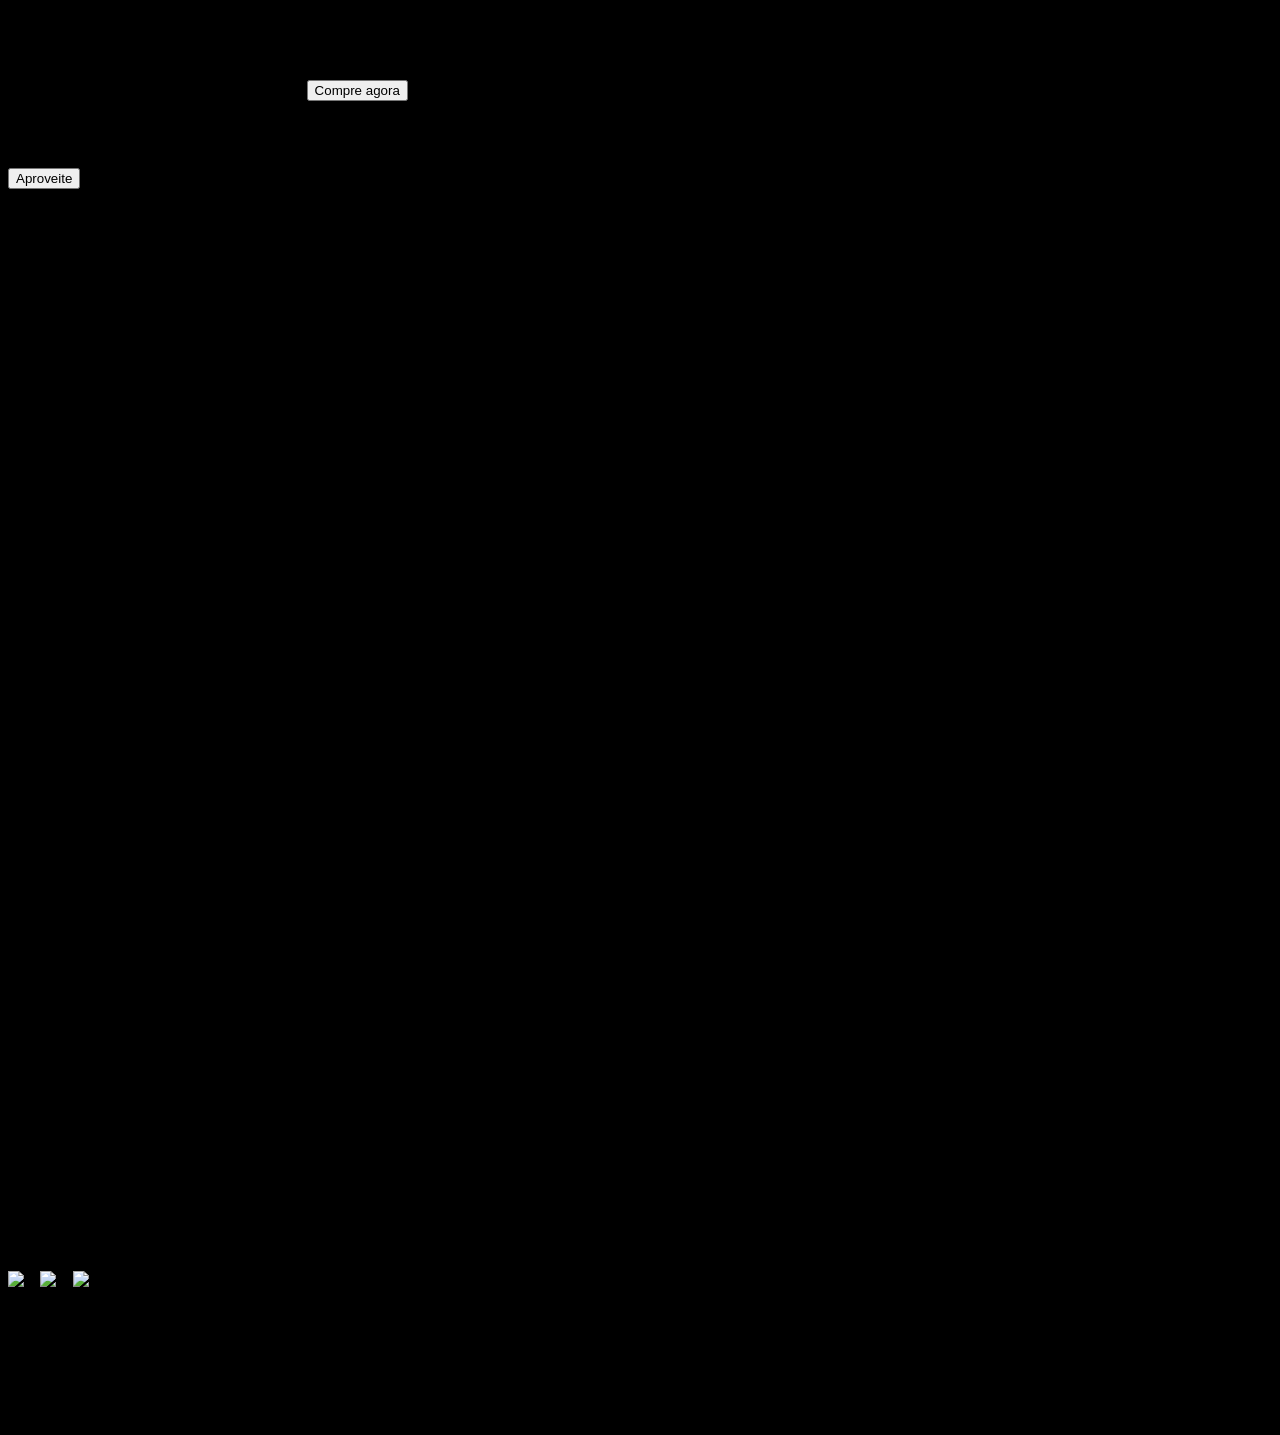
==== index.html @ 8e6ba545 "atividade" ====
<!DOCTYPE html>
<html lang="pt-br">
<head>
    <meta charset="UTF-8">
    <meta name="viewport" content="width=device-width, initial-scale=1.0">
    <title>Document</title>
    <link rel="stylesheet" href="style.css">
</head>
<body>
    
    <!--Criar o topo-->
<header>
    <h1>Lenovo</h1>
    <a>Bem-vindos</a>
    <a>Fabricante</a>
    <a>Produtos</a>
    <a>Comparaçãa</a>
    <button>Compre agora</button>
</header>

    <!--O banner-->
    
<section class="hero">
        <h1>Notebook mais potente do mundo</h1>
        <button>Aproveite</button>
</section>

    <!--Seção de bem vindo -->
    
<section class="bemvindo">
    <h1>Bem-vindo a Lenovo</h1>
    <p>Nós somos a maior fabricante de notebooks gamer</p>
    <img src="" alt=""> <!--imagem chamativa-->
</section>
    
<!--Mini seção do fabricante-->

<section class="fabricante">
        <h1>Quem somos?</h1>
        <p>Somos a maior empresa de notebooks games do universo. Acho que mapassamos </p>
</section>

<!--Seção de produtos-->
<section class="produtos">
    <h1>Produtos a venda</h1>
    <div class="grid">
        <div class="card">
            <h3 class="nomeProduto">Legion Pro 7i</h3>
            <p class="descricao">Intel Core i9+RTX 4090 <br> Tela super massa</p>
        </div>
        <div class="card">
            <h3 class="nomeProduto">Legion Pro 5i </h3>
            <p class="descricao">Intel Core i9+RTX 4090 <br> Tela super massa</p>
        </div>
        <div class="card">
            <h3 class="nomeProduto">Legion Pro 5i</h3>
            <p class="descricao">Intel Core i9+RTX 4090 <br> Tela super massa</p>
        </div>
        <div class="card">
            <h3 class="nomeProduto">Legion Pro 5i</h3>
            <p class="descricao">Intel Core i9+RTX 4090 <br> Tela super massa</p>
        </div>
        <div class="card">
            <h3 class="nomeProduto">Legion Pro 5i</h3>
            <p class="descricao">Intel Core i9+RTX 4090 <br> Tela super massa</p>
        </div>
        <div class="card">
            <h3 class="nomeProduto">Legion Pro 5i</h3>
            <p class="descricao">Intel Core i9+RTX 4090 <br> Tela super massa</p>
        </div>
        <div class="card">
            <h3 class="nomeProduto">Legion Pro 5i</h3>
            <p class="descricao">Intel Core i9+RTX 4090 <br> Tela super massa</p>
        </div>
        <div class="card">
            <h3 class="nomeProduto">Legion Pro 5i</h3>
            <p class="descricao">Intel Core i9+RTX 4090 <br> Tela super massa</p>
        </div>
    </div>
</section>

<!--Seção de comparação-->
<section class="sobre">
    <h1>Sobre nós</h1>
    <div class="conteudo">
        <div class="fotos">
            <img src="https://p3-ofp.static.pub/fes/cms/2023/03/22/8hjmcte754uauw07ypikjkjtx0m5ib450914.svg" alt="i1">
            <img src="https://d35aaqx5ub95lt.cloudfront.net/images/splash/f92d5f2f7d56636846861c458c0d0b6c.svg" alt="i2">
            <img src="" alt="i3">
        </div>
        <p></p>
    </div>
    <p>
        Somos uma empresa de tecnologia 
        <ul>
            <li>A</li>
            <li>B</li>
            <li>C</li>
        </ul>
    </p>
</section>
    @Lenovo Legion by 2°C MedioTec
<footer>


</body>
</html>
---- style.css ----
body{
    background-color: black;
    
}
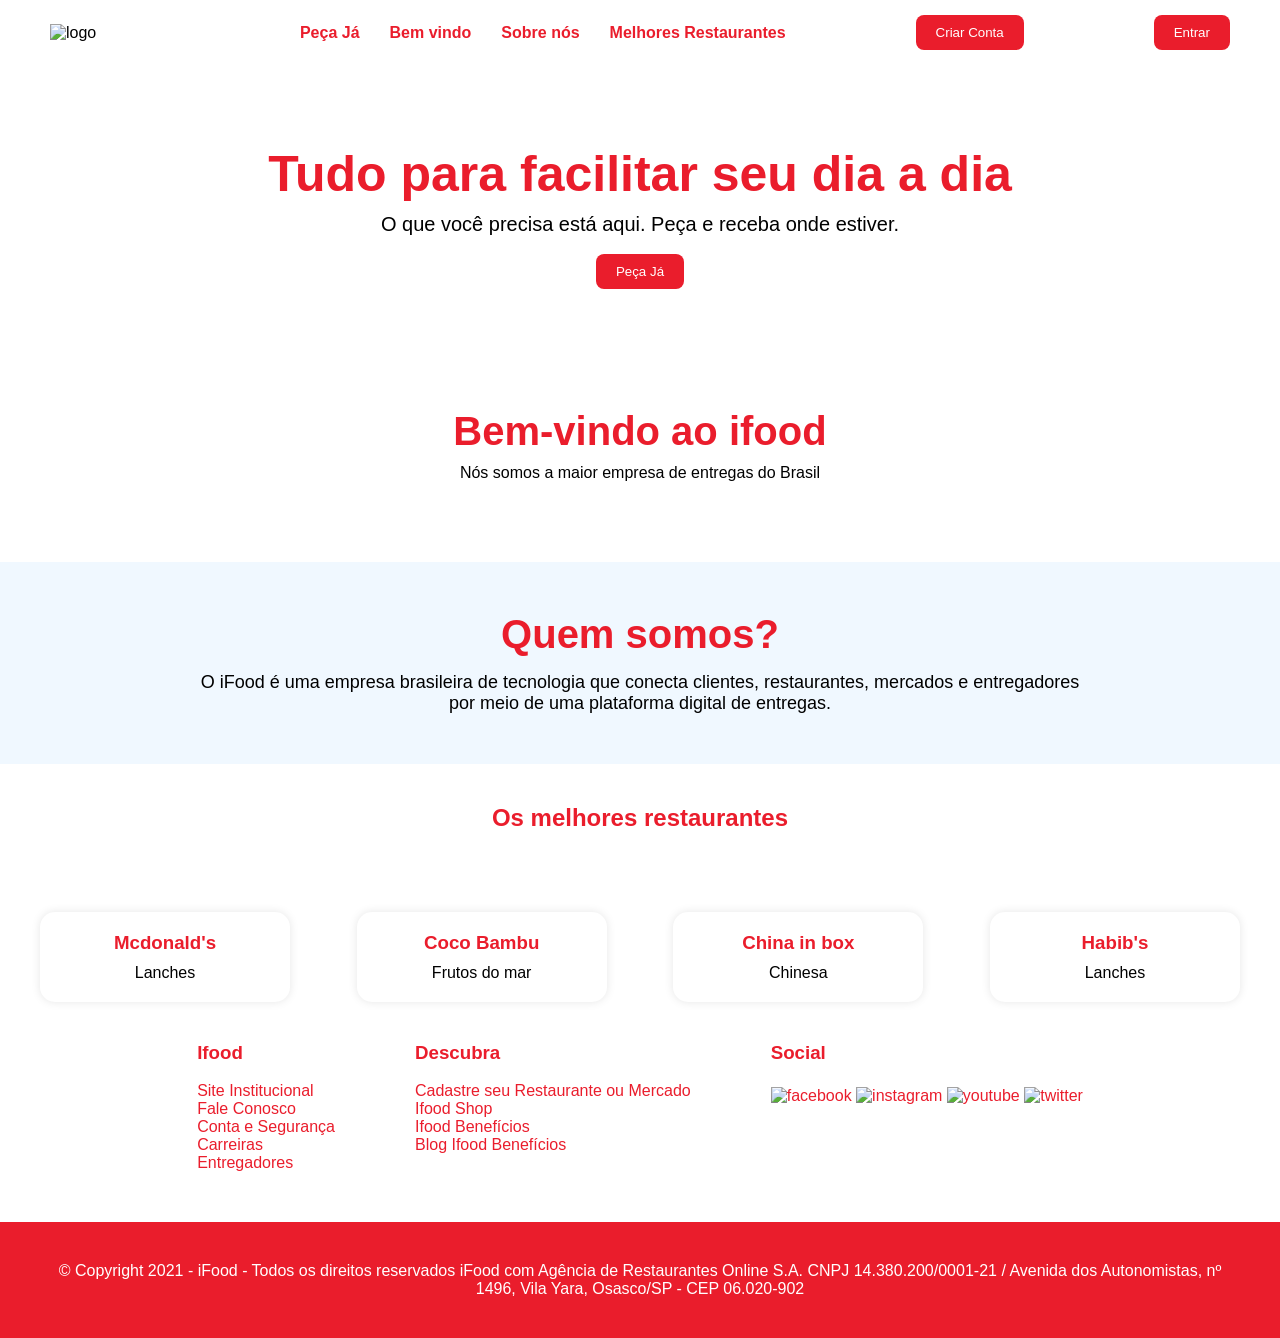
==== commit 853df64a: "atividade" ====
--- a/index.html
+++ b/index.html
@@ -10,97 +10,106 @@
     
     <!--Criar o topo-->
 <header>
-    <h1>Lenovo</h1>
-    <a>Bem-vindos</a>
-    <a>Fabricante</a>
-    <a>Produtos</a>
-    <a>Comparaçãa</a>
-    <button>Compre agora</button>
+    <img src="https://i.pinimg.com/1200x/15/28/40/152840a623436d49ebc85093d4e7572c.jpg" alt="logo">
+    
+    <ul class="menu">
+        <li><a href="#hero">Peça Já</a></li>
+        <li><a href="#bemvindo">Bem vindo</a></li>
+        <li><a href="#sobrenos">Sobre nós</a></li>
+        <li><a href="#restaurantes">Melhores Restaurantes</a></li>
+    </ul>
+
+    <button>Criar Conta</button>
+    <button>Entrar</button>
 </header>
 
     <!--O banner-->
     
 <section class="hero">
-        <h1>Notebook mais potente do mundo</h1>
-        <button>Aproveite</button>
+        <h1>Tudo para facilitar seu dia a dia</h1>
+        <p>O que você precisa está aqui. Peça e receba onde estiver.</p> <br>
+        <button>Peça Já</button>
 </section>
 
     <!--Seção de bem vindo -->
     
 <section class="bemvindo">
-    <h1>Bem-vindo a Lenovo</h1>
-    <p>Nós somos a maior fabricante de notebooks gamer</p>
-    <img src="" alt=""> <!--imagem chamativa-->
+    <h1>Bem-vindo ao ifood</h1>
+    <p>Nós somos a maior empresa de entregas do Brasil</p>
+    <img src="https://static.ifood-static.com.br/image/upload/t_high,q_100/webapp/landingV2/food-lover-banner.jpg" alt=""> <!--imagem chamativa-->
 </section>
     
 <!--Mini seção do fabricante-->
 
-<section class="fabricante">
+<section class="sobrenos">
         <h1>Quem somos?</h1>
-        <p>Somos a maior empresa de notebooks games do universo. Acho que mapassamos </p>
+        <p>O iFood é uma empresa brasileira de tecnologia que conecta clientes, restaurantes, mercados e entregadores por meio de uma plataforma digital de entregas.</p>
 </section>
 
 <!--Seção de produtos-->
-<section class="produtos">
-    <h1>Produtos a venda</h1>
+<section class="restaurantes">
+    <h1>Os melhores restaurantes</h1>
     <div class="grid">
         <div class="card">
-            <h3 class="nomeProduto">Legion Pro 7i</h3>
-            <p class="descricao">Intel Core i9+RTX 4090 <br> Tela super massa</p>
+            <h3 class="nomeProduto">Mcdonald's</h3>
+            <p class="descricao">Lanches</p>
         </div>
         <div class="card">
-            <h3 class="nomeProduto">Legion Pro 5i </h3>
-            <p class="descricao">Intel Core i9+RTX 4090 <br> Tela super massa</p>
+            <h3 class="nomeProduto">Coco Bambu</h3>
+            <p class="descricao">Frutos do mar</p>
         </div>
         <div class="card">
-            <h3 class="nomeProduto">Legion Pro 5i</h3>
-            <p class="descricao">Intel Core i9+RTX 4090 <br> Tela super massa</p>
+            <h3 class="nomeProduto">China in box</h3>
+            <p class="descricao">Chinesa</p>
         </div>
         <div class="card">
-            <h3 class="nomeProduto">Legion Pro 5i</h3>
-            <p class="descricao">Intel Core i9+RTX 4090 <br> Tela super massa</p>
-        </div>
-        <div class="card">
-            <h3 class="nomeProduto">Legion Pro 5i</h3>
-            <p class="descricao">Intel Core i9+RTX 4090 <br> Tela super massa</p>
-        </div>
-        <div class="card">
-            <h3 class="nomeProduto">Legion Pro 5i</h3>
-            <p class="descricao">Intel Core i9+RTX 4090 <br> Tela super massa</p>
-        </div>
-        <div class="card">
-            <h3 class="nomeProduto">Legion Pro 5i</h3>
-            <p class="descricao">Intel Core i9+RTX 4090 <br> Tela super massa</p>
-        </div>
-        <div class="card">
-            <h3 class="nomeProduto">Legion Pro 5i</h3>
-            <p class="descricao">Intel Core i9+RTX 4090 <br> Tela super massa</p>
+            <h3 class="nomeProduto">Habib's</h3>
+            <p class="descricao">Lanches</p>
         </div>
     </div>
 </section>
 
 <!--Seção de comparação-->
-<section class="sobre">
-    <h1>Sobre nós</h1>
-    <div class="conteudo">
-        <div class="fotos">
-            <img src="https://p3-ofp.static.pub/fes/cms/2023/03/22/8hjmcte754uauw07ypikjkjtx0m5ib450914.svg" alt="i1">
-            <img src="https://d35aaqx5ub95lt.cloudfront.net/images/splash/f92d5f2f7d56636846861c458c0d0b6c.svg" alt="i2">
-            <img src="" alt="i3">
-        </div>
-        <p></p>
+<section class="final">
+   
+    <div>
+      <h3>Ifood</h3> <br>
+      <ul>
+        <li>Site Institucional</li>
+        <li>Fale Conosco</li>
+        <li>Conta e Segurança</li>
+        <li>Carreiras</li>
+        <li>Entregadores</li>
+      </ul>
+        
     </div>
-    <p>
-        Somos uma empresa de tecnologia 
-        <ul>
-            <li>A</li>
-            <li>B</li>
-            <li>C</li>
-        </ul>
-    </p>
+
+    <div>
+      <h3>Descubra</h3> <br>
+      <ul>
+        <li>Cadastre seu Restaurante ou Mercado</li>
+        <li>Ifood Shop</li>
+        <li>Ifood Benefícios</li>
+        <li>Blog Ifood Benefícios</li>
+      </ul>
+        
+    </div>
+
+     <div>
+      <h3>Social</h3> <br>
+      <img src="https://i.pinimg.com/736x/2c/e6/c3/2ce6c3cb9c9650254df405fc77fec2cd.jpg" alt="facebook">
+      <img src="https://i.pinimg.com/1200x/fc/39/90/fc3990ece9674339a3e199a9ee235101.jpg" alt="instagram">
+      <img src="https://i.pinimg.com/1200x/8e/4f/76/8e4f7660e3c7b96c60b260e4783ae6f3.jpg" alt="youtube">
+      <img src="https://i.pinimg.com/1200x/ae/21/4f/ae214ff93acdbe2ae8376f334bc05c05.jpg" alt="twitter">
+        
+    </div>
+    
 </section>
-    @Lenovo Legion by 2°C MedioTec
-<footer>
+    
+<footer>© Copyright 2021 - iFood - Todos os direitos reservados iFood com Agência de Restaurantes Online S.A.
+
+CNPJ 14.380.200/0001-21 / Avenida dos Autonomistas, nº 1496, Vila Yara, Osasco/SP - CEP 06.020-902
+</footer>
 
 
 </body>
--- a/style.css
+++ b/style.css
@@ -1,4 +1,183 @@
+*{
+    margin: 0;
+    padding: 0;
+    box-sizing: border-box;
+}
+
 body{
-    background-color: black;
-    
+    font-family: Arial, Helvetica, sans-serif;
+}
+
+html {
+    scroll-behavior: smooth;
+}
+
+header{
+    display: flex;
+    align-items: center;
+    justify-content: space-between;
+    padding: 15px 50px;
+}
+
+header img{
+    width: 120px;
+    height: auto;
+}
+
+.menu{
+    display: flex;
+    list-style: none;
+    gap: 30px;
+    margin: 0;
+    padding: 0;
+}
+
+ul li a {
+  color: white;
+  text-decoration: none;
+  transition: color 0.3s ease;
+}
+
+ul li a:hover {
+  color: #c91825; /* cor quando passar o mouse */
+}
+
+.menu a{
+    text-decoration: none;
+    color: #ea1d2c;
+    font-weight: bold;
+}
+
+button{
+    background-color: #ea1d2c;
+    color: white;
+    border: none;
+    padding: 10px 20px;
+    border-radius: 8px;
+    cursor: pointer;
+}
+
+button:hover{
+    background-color: #c91825;
+}
+
+.hero{
+    text-align: center;
+    padding: 80px 20px;
+}
+
+.hero h1{
+    font-size: 50px;
+    color: #ea1d2c;
+}
+
+.hero p{
+    font-size: 20px;
+    margin-top: 10px;
+}
+
+/* Bem-vindo */
+.bemvindo{
+    text-align: center;
+    padding: 40px;
+}
+
+.bemvindo h1{
+    font-size: 40px;
+    margin-bottom: 10px;
+    color: #ea1d2c;
+}
+
+/* Galeria de imagens */
+.bemvindo img{
+    width: 700px;
+    max-width: 100%;
+    border-radius: 15px;
+    display: block;
+    margin: 20px auto;
+}
+/* Quem somos */
+.sobrenos{
+    text-align: center;
+    padding: 50px;
+    background-color: aliceblue;
+}
+
+.sobrenos h1{
+    color: #ea1d2c;
+    font-size: 40px;
+    margin-bottom: 15px;
+}
+
+.sobrenos p{
+    max-width: 900px;
+    margin: auto;
+    font-size: 18px;
+}
+
+/* Restaurantes */
+.restaurantes h1{
+    display: flex;
+    justify-content: center;
+    gap: 20px;
+    flex-wrap: wrap;
+    padding: 40px;
+    color: #ea1d2c;
+}
+
+.grid{
+    display: flex;
+    gap: 20px;
+    justify-content: space-between;
+    padding: 40px;
+}
+
+.card{
+    background-color: white;
+    width: 250px;
+    padding: 20px;
+    border-radius: 15px;
+    text-align: center;
+    box-shadow: 0 0 10px rgba(0,0,0,0.1);
+}
+
+.card h3{
+    color: #ea1d2c;
+    margin-bottom: 10px;
+}
+
+
+.final{
+    display: flex;
+    list-style: none;
+    gap: 80px;
+    justify-content: center;
+    padding: 0;
+    color: #ea1d2c;
+}
+
+.final li{
+    display: flex;
+    flex-direction: column;
+}
+
+.final img{
+    width: 30px;
+    margin-top: 5px;
+}
+/* Footer */
+footer{
+    background-color: #ea1d2c;
+    color: white;
+    padding: 40px;
+    text-align: center;
+    margin-top: 50px;
+}
+
+footer h3{
+    margin-bottom: 15px;
+}
+
+footer p{
+    margin: 5px 0;
 }
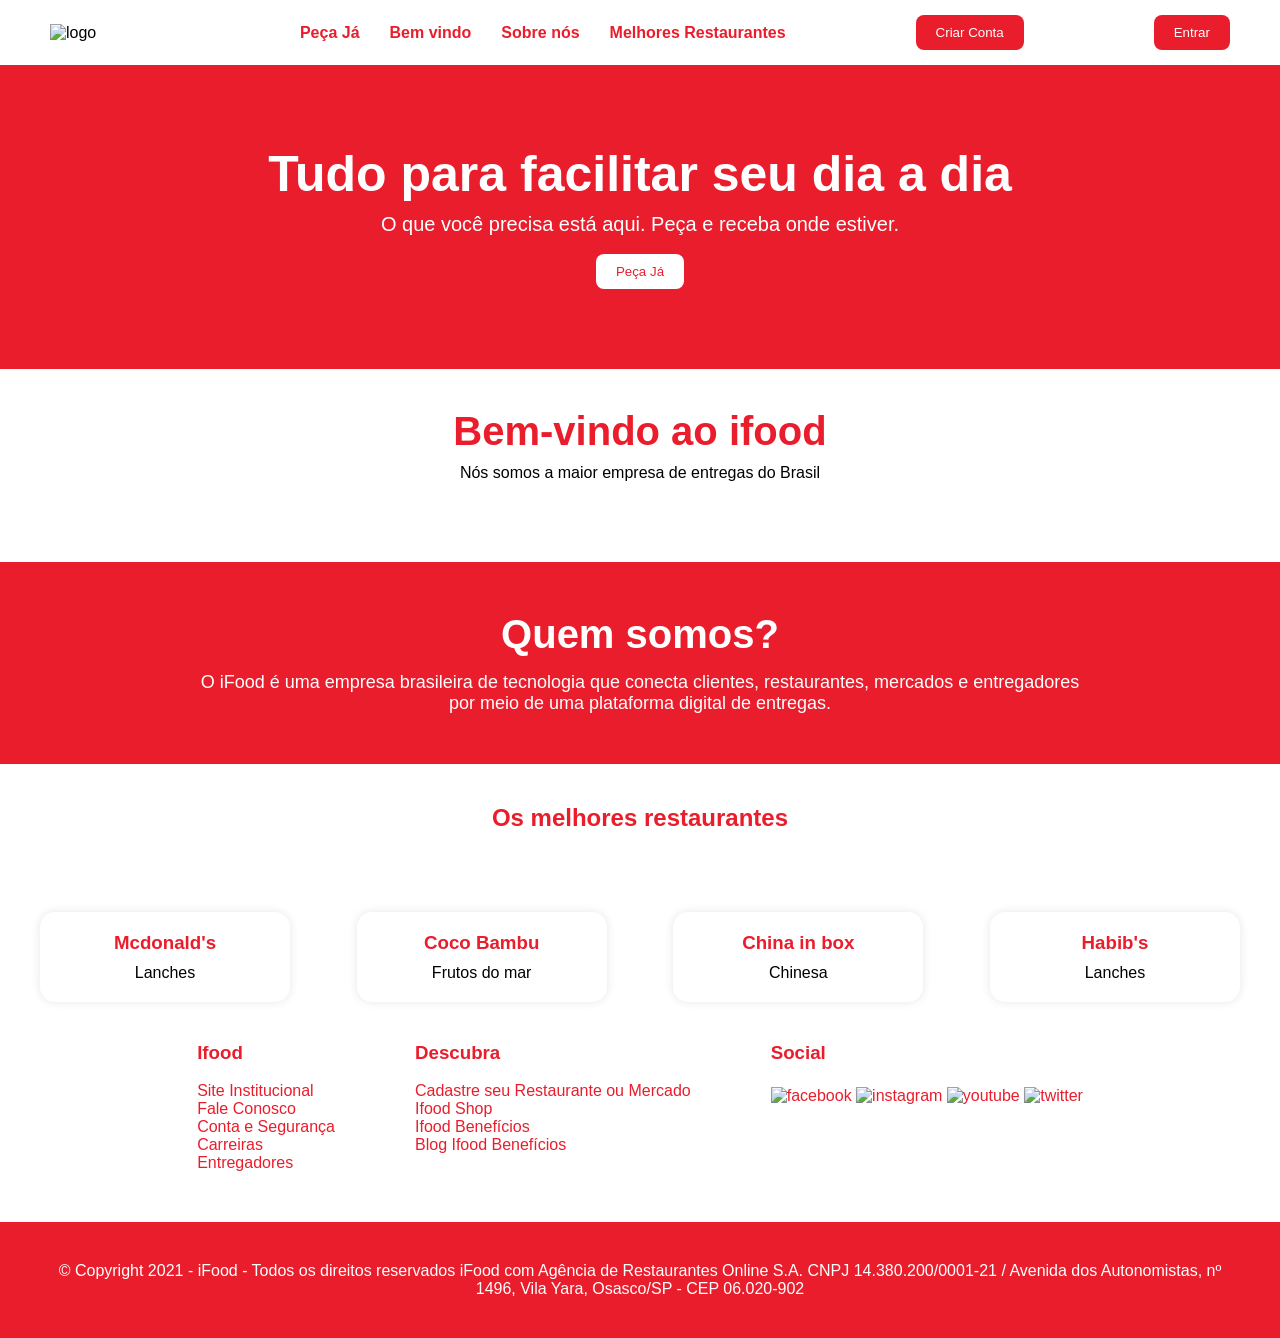
==== commit d24e6171: "atividade" ====
--- a/index.html
+++ b/index.html
@@ -28,7 +28,7 @@
 <section class="hero">
         <h1>Tudo para facilitar seu dia a dia</h1>
         <p>O que você precisa está aqui. Peça e receba onde estiver.</p> <br>
-        <button>Peça Já</button>
+        <button class="pecaja">Peça Já</button>
 </section>
 
     <!--Seção de bem vindo -->
--- a/style.css
+++ b/style.css
@@ -64,16 +64,18 @@
 .hero{
     text-align: center;
     padding: 80px 20px;
+    background-color: #ea1d2c;
 }
 
 .hero h1{
     font-size: 50px;
-    color: #ea1d2c;
+    color: white;
 }
 
 .hero p{
     font-size: 20px;
     margin-top: 10px;
+    color: white;
 }
 
 /* Bem-vindo */
@@ -88,6 +90,19 @@
     color: #ea1d2c;
 }
 
+.pecaja{
+    background-color: white;
+    color: #ea1d2c;
+    border: none;
+    padding: 10px 20px;
+    border-radius: 8px;
+    cursor: pointer;
+}
+
+.pecaja:hover{
+    background-color: aliceblue;
+}
+
 /* Galeria de imagens */
 .bemvindo img{
     width: 700px;
@@ -100,11 +115,11 @@
 .sobrenos{
     text-align: center;
     padding: 50px;
-    background-color: aliceblue;
+    background-color: #ea1d2c;
 }
 
 .sobrenos h1{
-    color: #ea1d2c;
+    color: white;
     font-size: 40px;
     margin-bottom: 15px;
 }
@@ -113,6 +128,7 @@
     max-width: 900px;
     margin: auto;
     font-size: 18px;
+    color: white;
 }
 
 /* Restaurantes */
